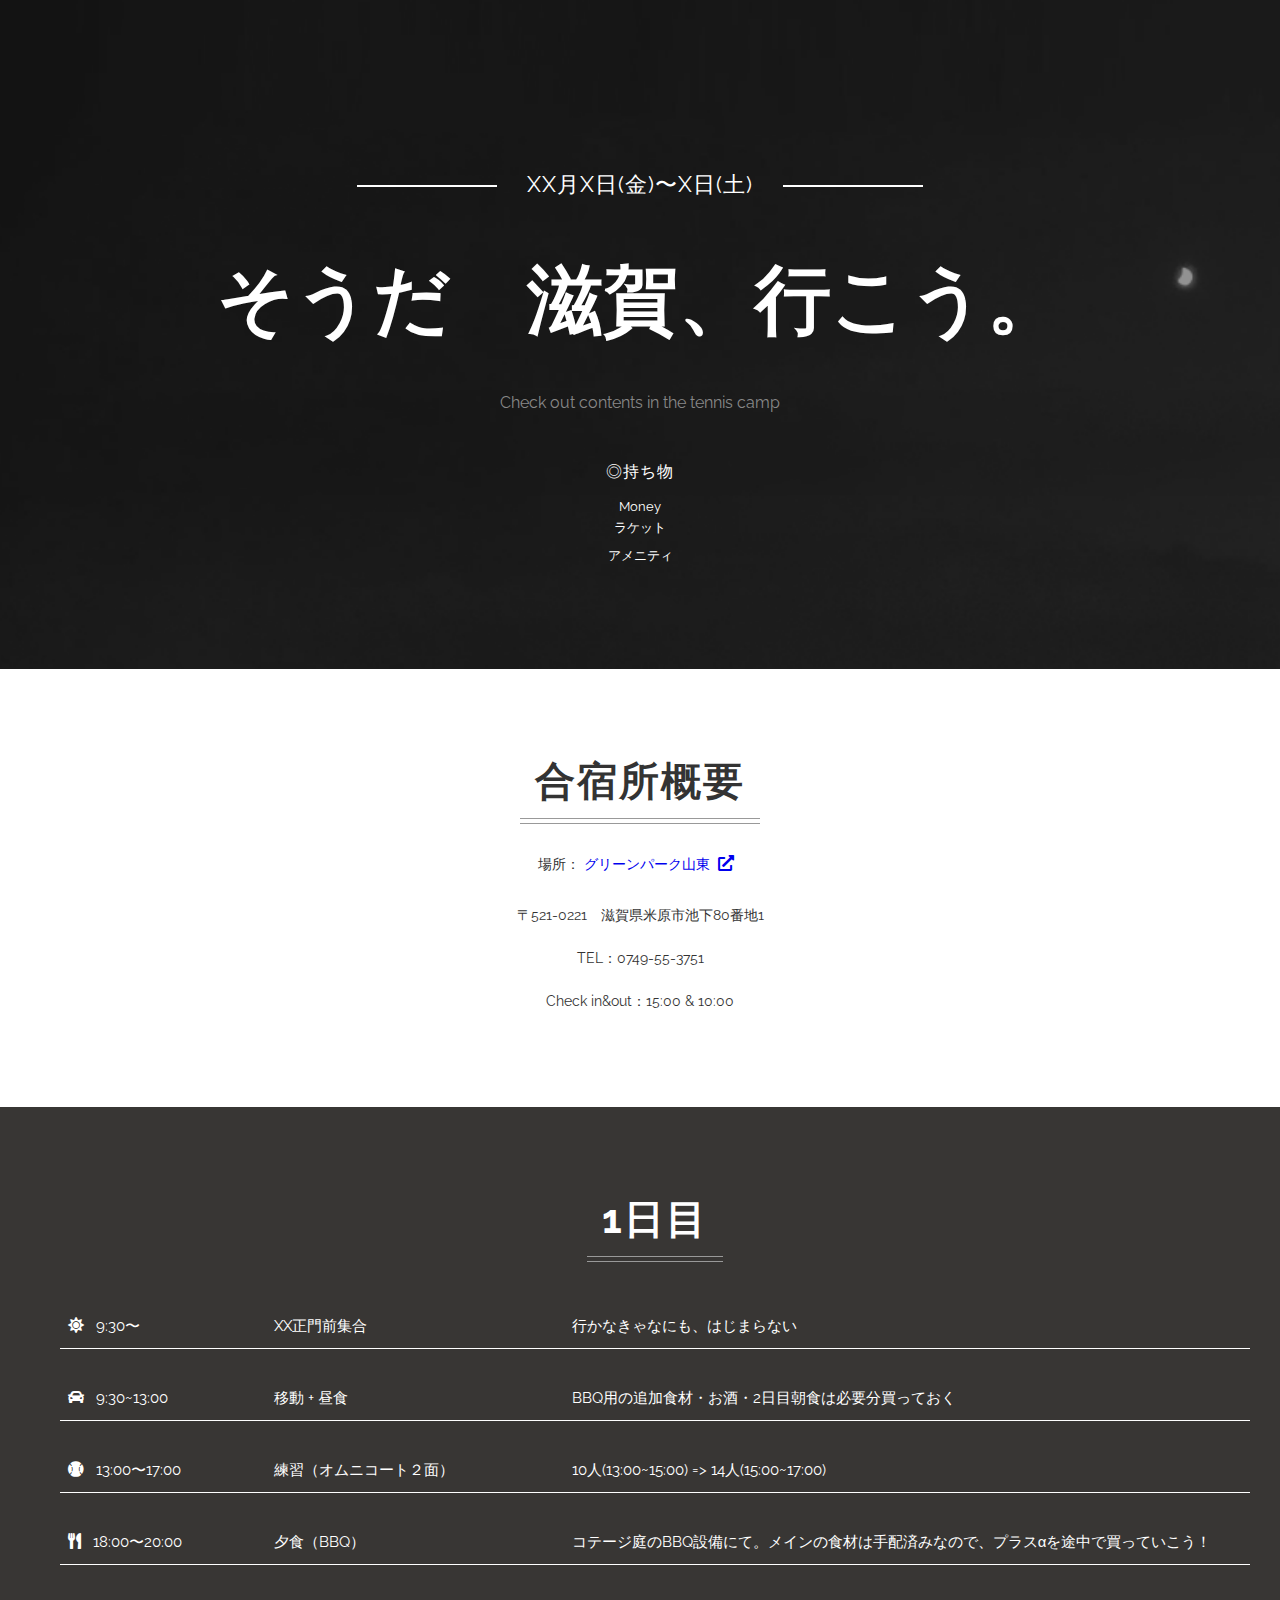
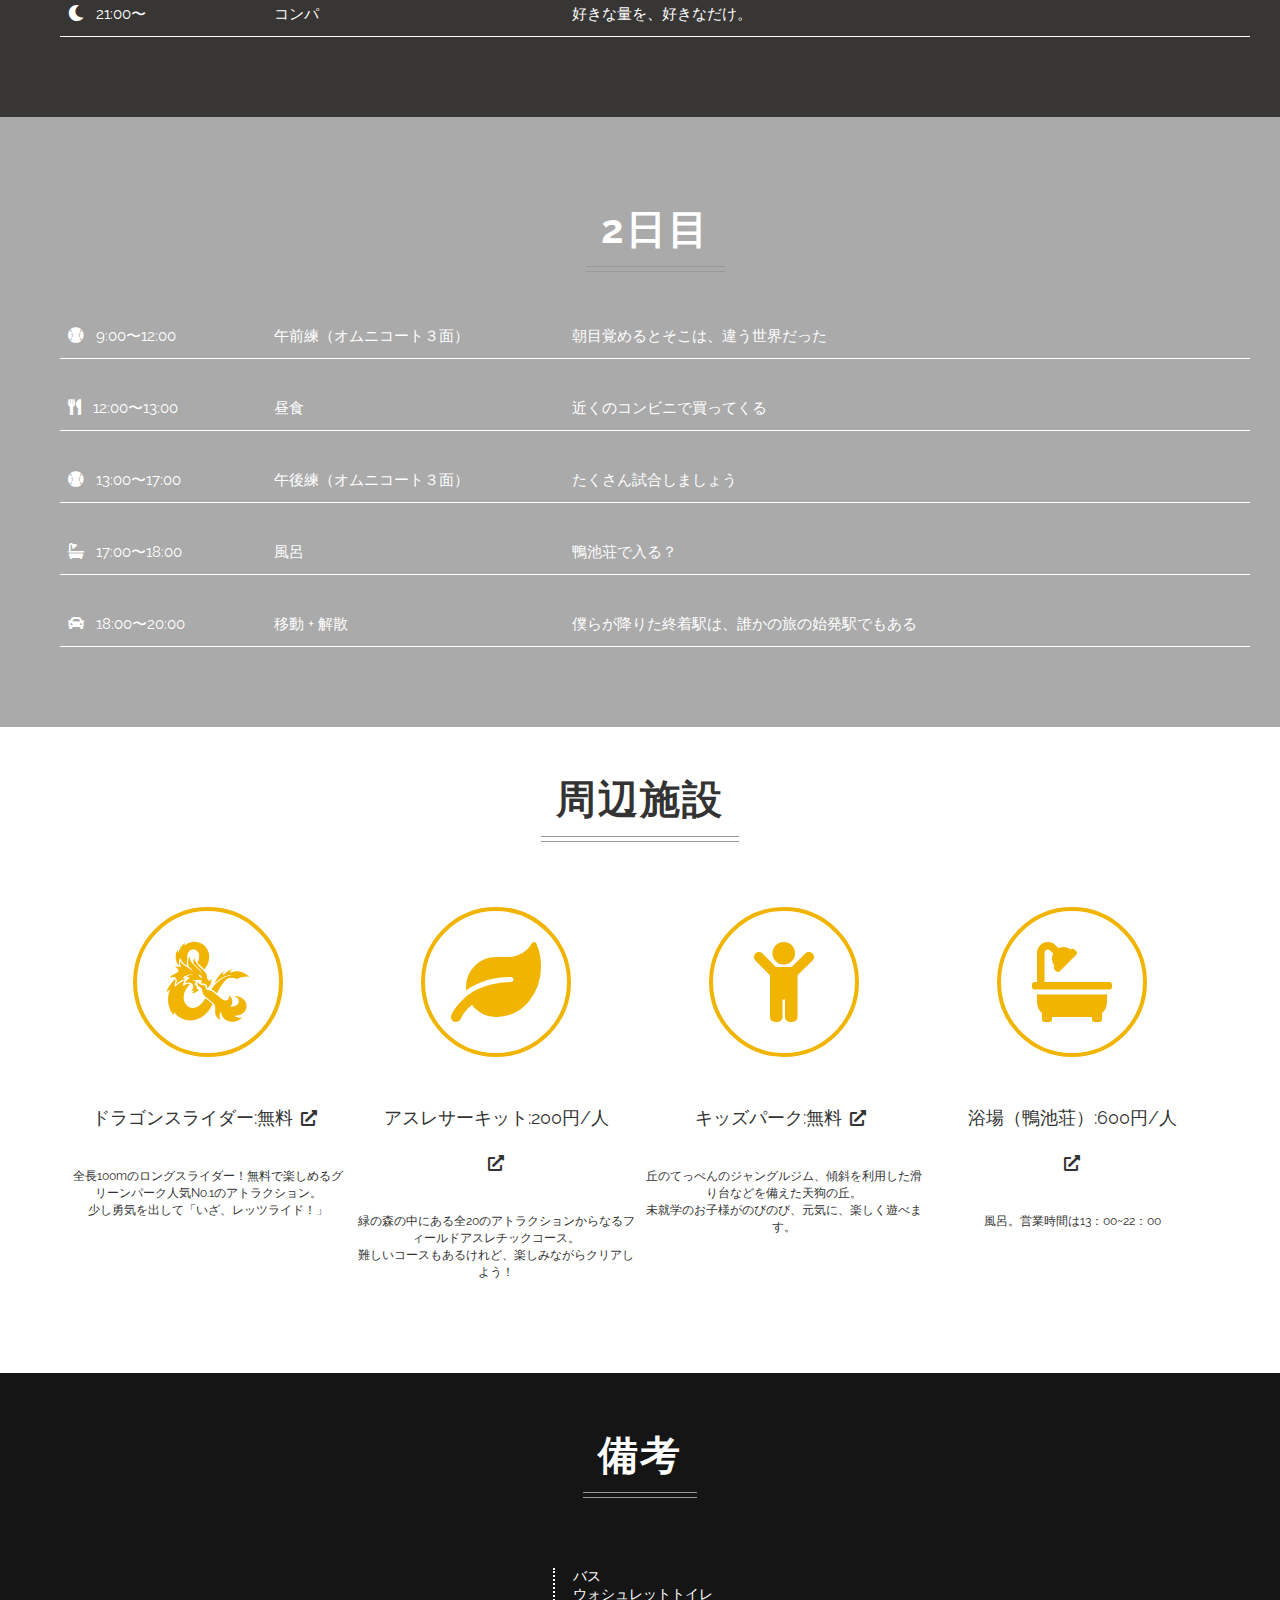
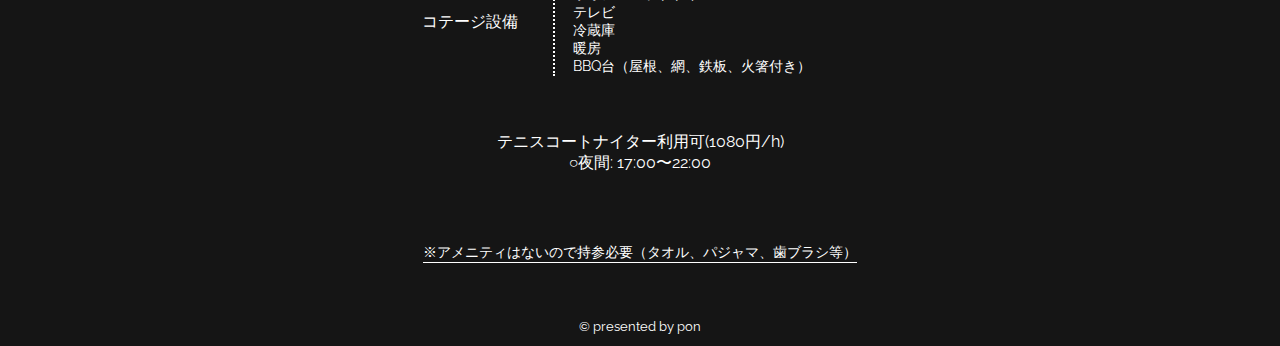
==== modern_coding/singlepage-layout/index.html @ 17afbad9 "setup" ====
<!DOCTYPE html>
<html lang="ja">
<head>
  <meta charset="UTF-8">
  <meta name="viewport" content="width=device-width,initial-scale=1.0,minimum-scale=1.0">
  <title>シングルページレイアウト</title>
  <link rel="stylesheet" href="http://fonts.googleapis.com/css?family=Raleway:700,400"> 
  <link rel="stylesheet" href="https://use.fontawesome.com/releases/v5.0.6/css/all.css">
  <link rel="stylesheet" href="css/normalize.css">
  <link rel="stylesheet" href="css/style.css">
</head>
<body>
  <header class="header center">
    <p class="site-title-sub">XX月X日(金)〜X日(土)</p>
    <h1 class="site-title">そうだ　滋賀、行こう。</h1>
    <p class="site-description">Check out contents in the tennis camp</p>
    <div class="bring">
      <p class="top-msg">◎持ち物</p>
      <ul class="bring-item-box">
        <li class="bring-item">Money</li>
        <li class="bring-item">ラケット</li>
        <li class="bring-item"></li>
        <li class="bring-item">アメニティ</li>
        <li class="bring-item"></li>
      </ul>
    </div>
  </header>
  <section class="about center">
    <h2 class="heading">合宿所概要</h2>
    <div class="address">
      <span>場所：</span>
      <a class="about-text inline-block" href="https://greenpark-santo.com/" target="_blank">グリーンパーク山東<i class="fas fa-external-link-alt"></i></a>
    </div>
    <p class="about-text">〒521-0221　滋賀県米原市池下80番地1</p>
    <p class="about-text">TEL：0749-55-3751</p>
    <p class="about-text">Check in&out：15:00 & 10:00</p>
  </section>
  <section class="first center">
    <div class="container">
      <h2 class="heading">1日目</h2>
      <div class="day first-wrapper">
        <div class="day-left first-contents-left">
          <i class="fas fa-sun"></i>
          <div class="time">9:30〜</div>
        </div>
        <div class="day-middle first-contents-middle">XX正門前集合</div>
        <div class="day-right first-contents-right">行かなきゃなにも、はじまらない</div>  
      </div>
      <div class="day first-wrapper">
        <div class="day-left first-contents-left">
          <i class="fa fa-car"></i>
          <div class="time">9:30~13:00</div>
        </div>
        <div class="day-middle first-contents-middle">移動 + 昼食</div>
        <div class="day-right first-contents-right">BBQ用の追加食材・お酒・2日目朝食は必要分買っておく</div>  
      </div>
      <div class="day first-wrapper">
        <div class="day-left first-contents-left">
          <i class="fas fa-baseball-ball"></i>
          <div class="time">13:00〜17:00</div>
        </div>
        <div class="day-middle first-contents-middle">練習（オムニコート２面）</div>
        <div class="day-right first-contents-right">10人(13:00~15:00) => 14人(15:00~17:00)</div>  
      </div>
      <div class="day first-wrapper">
        <div class="day-left first-contents-left">
          <i class="fas fa-utensils"></i>
          <div class="time">18:00〜20:00</div>
        </div>
        <div class="day-middle first-contents-middle">夕食（BBQ）</div>
        <div class="day-right first-contents-right">コテージ庭のBBQ設備にて。メインの食材は手配済みなので、プラスαを途中で買っていこう！</div>  
      </div>
      <div class="day first-wrapper">
        <div class="day-left first-contents-left">
          <i class="fas fa-moon"></i>
          <div class="time">21:00〜</div>
        </div>
        <div class="day-middle first-contents-middle">コンパ</div>
        <div class="day-right first-contents-right">好きな量を、好きなだけ。</div>  
      </div>
    </div>
  </section>
  <section class="second center">
    <div class="container">
      <h2 class="heading">2日目</h2>
      <div class="day second-wrapper">
        <div class="day-left second-contents-left">
          <i class="fas fa-baseball-ball"></i>
          <div class="time">9:00〜12:00</div>
        </div>
        <div class="day-middle second-contents-middle">午前練（オムニコート３面）</div>
        <div class="day-right second-contents-right">朝目覚めるとそこは、違う世界だった</div>
      </div>
      <div class="day second-wrapper">
        <div class="day-left second-contents-left">
          <i class="fas fa-utensils"></i>
          <div class="time">12:00〜13:00</div>
        </div>
        <div class="day-middle second-contents-middle">昼食</div>
        <div class="day-right second-contents-right">近くのコンビニで買ってくる</div>
      </div>
      <div class="day second-wrapper">
        <div class="day-left second-contents-left">
          <i class="fas fa-baseball-ball"></i>
          <div class="time">13:00〜17:00</div>
        </div>
        <div class="day-middle second-contents-middle">午後練（オムニコート３面）</div>
        <div class="day-right second-contents-right">たくさん試合しましょう</div>
      </div>
      <div class="day second-wrapper">
        <div class="day-left second-contents-left">
          <i class="fas fa-bath"></i>
          <div class="time">17:00〜18:00</div>
        </div>
        <div class="day-middle second-contents-middle">風呂</div>
        <div class="day-right second-contents-right">鴨池荘で入る？</div>
      </div>
      <div class="day second-wrapper">
        <div class="day-left second-contents-left">
          <i class="fa fa-car"></i>
          <div class="time">18:00〜20:00</div>
        </div>
        <div class="day-middle second-contents-middle">移動 + 解散</div>
        <div class="day-right second-contents-right">僕らが降りた終着駅は、誰かの旅の始発駅でもある</div>
      </div>
    </div>

  </section>
  <section class="facilities center">
    <h2 class="heading">周辺施設</h2>
    <div class="facility-wrapper">
      <div class="facility-box">
        <i class="fab fa-d-and-d facility-icon"></i>
        <div class="facility-title"><a href="https://greenpark-santo.com/facilities/dragon/" target="_blank" class="facility-text">ドラゴンスライダー:無料<i class="fas fa-external-link-alt"></i></a></div>
        <p class="facility-description">
          全長100mのロングスライダー！無料で楽しめるグリーンパーク人気No.1のアトラクション。<br>少し勇気を出して「いざ、レッツライド！」
        </p>
      </div>
      <div class="facility-box">
        <i class="facility-icon fas fa-leaf"></i>
        <div class="facility-title"><a href="https://greenpark-santo.com/facilities/dragon/" target="_blank" class="facility-text"><a href="https://greenpark-santo.com/facilities/athle/" target="_blank" class="facility-text">アスレサーキット:200円/人<i class="fas fa-external-link-alt"></i></a></div>
        <p class="facility-description">
          緑の森の中にある全20のアトラクションからなるフィールドアスレチックコース。<br>難しいコースもあるけれど、楽しみながらクリアしよう！
        </p>
      </div>
      <div class="facility-box">
        <i class="facility-icon fas fa-child"></i>
        <div class="facility-title"><a href="https://greenpark-santo.com/facilities/dragon/" target="_blank" class="facility-text"><a href="https://greenpark-santo.com/facilities/kidsarea/" target="_blank" class="facility-text">キッズパーク:無料<i class="fas fa-external-link-alt"></i></a></div>
        <p class="facility-description">
          丘のてっぺんのジャングルジム、傾斜を利用した滑り台などを備えた天狗の丘。<br>未就学のお子様がのびのび、元気に、楽しく遊べます。
        </p>
      </div>
      <div class="facility-box">
        <i class="facility-icon fas fa-bath"></i>
        <div class="facility-title"><a href="https://greenpark-santo.com/facilities/dragon/" target="_blank" class="facility-text"><a href="https://greenpark-santo.com/facilities/kamoikeso/" target="_blank" class="facility-text">浴場（鴨池荘）:600円/人<i class="fas fa-external-link-alt"></i></a></div>
        <p class="facility-description">
          風呂。営業時間は13：00~22：00
        </p>
      </div>
    </div>
  </section>
  <section class="remarks center">
    <h2 class="heading">備考</h2>
    <div class="remark">
      <ul class="cottage-facility-wrapper">
        <p class="cottage-facility-text">コテージ設備</p>
        <div class="cottage-facilities">
          <li class="cottage-facility-list">バス</li>
          <li class="cottage-facility-list">ウォシュレットトイレ</li>
          <li class="cottage-facility-list">テレビ</li>
          <li class="cottage-facility-list">冷蔵庫</li>
          <li class="cottage-facility-list">暖房</li>
          <li class="cottage-facility-list">BBQ台（屋根、網、鉄板、火箸付き）</li>
        </div>
      </ul>
    </div>
    <div class="remark">
      <p class="tennis-coat">テニスコートナイター利用可(1080円/h)<br>○夜間: 17:00〜22:00</p>
    </div>
    <div class="remark">
      <p class="amenity">※アメニティはないので持参必要（タオル、パジャマ、歯ブラシ等）</p>
    </div>
  </section>
  <footer class="footer">
    © presented by pon
  </footer>

</body>
</html>
---- modern_coding/singlepage-layout/css/style.css ----
@charset "UTF-8";

/* --------------------------------
 * base
 * -------------------------------- */
html {
  font-size: 62.5%;
}
body {
  background: #151515 url('../images/bg.png') no-repeat fixed left bottom;
  background-size: cover;
  color: #fff;
  font-size: 1.4rem;
  font-family: Raleway, "Hiragino Kaku Gothic ProN",  Meiryo,  sans-serif;
}
*, *::before, *::after {
  box-sizing: border-box;
}
ul {
  list-style: none;
  padding: 0;
}
a {
  text-decoration: none;
}
.link::after {
  content: '';
  style: ;
}
.center {
  text-align: center;
}
.heading {
  font-size: 4rem;
  letter-spacing: 2px;
  margin: 30px 0 15px;
  position: relative;
  display: inline-block;
  padding: 15px;
}
.heading::before,
.heading::after {
  content: '';
  position: absolute;
  right: 0;
  bottom: 0;
  left: 0;
  border-bottom: 1px solid #999;
}
.heading::before {
  bottom: 5px;
}
.container {
  padding: 0 30px 0 60px;
}

.fa, .fas {
  font-size: 1.6rem;
  margin: 0 0.8rem;
}

/* タイトル部分　*/
.header {
  padding: 170px 30px 80px;
}

.site-title-sub {
  font-size: 2.2rem;
  letter-spacing: 1px;
  margin: 0 0 30px;
}

.site-title-sub::before,
.site-title-sub::after {
  content: '';
  display: inline-block;
  width: 140px;
  height: 2px;
  margin: 0 30px;
  background: #fff;
  vertical-align: middle;
}
.site-title {
  font-size: 7.6rem;
  margin: 50px 0 40px;
}
.site-description {
  font-size: 1.6rem;
  color: #888;
  margin-bottom: 50px;
}

.top-msg {
  font-size: 1.6rem;
  letter-spacing: 1px;
}
.bring-item {
  font-size: 1.3rem;
  padding-bottom: 5px;
}

/* 合宿所概要　*/
.about {
  background: #fff;
  color: #333;
  padding: 40px 30px 80px;
}

.address {
  width: 100%;
}

.about-text {
  display: block;
  font-size: 1.4rem;
  line-height: 2.5;
  margin: 8px 0;
}

/* 1日目　*/
.first {
  background: #383634;
  padding: 40px 0 80px;
}
.day {
  display: table;
  width: 100%;
  margin-top: 40px;
  border-bottom: 1px solid #fff;
}
.day-left, .day-middle, .day-right {
  display: table-cell;
  font-size: 1.5rem;
  padding-bottom: 12px;
  text-align: left;
}
.day-left {
  width:18%;
}
.day-middle {
  width: 25%;
}
.day-right {
  width: 57%;
}
.day-left .icon {
  display: inline-block;
  width: 10%;
  float: left;
}
.day-left .time {
  display: inline-block;
}

/* 2日目　*/
.second {
  background: #aaa;
  padding: 40px 0 80px;
}

/* 周辺施設　*/
.facilities {
  background: #fff;
  color: #333;
}
.facility-wrapper {
  display: table;
  width: 90%;
  margin: 50px auto 0;
  table-layout: fixed;
  font-size: 1.4rem;
  padding-bottom: 80px;
}
.facility-box {
  display: table-cell;
  padding: 0 5px;
}
.facility-icon {
  width: 150px;
  height: 150px;
  margin-bottom: 30px;
  border: 4px solid;
  border-radius: 50%;
  color: #f1b400;
  font-size: 8rem;
  line-height: 142px;
}
.facility-title {
  margin: 0 20px 20px;
  font-size: 1.8rem;
}
.facility-text {
  display: inline-block;
  color: #333;
  line-height: 2.5;
  margin: 8px 0;
}
.facility-description {
  font-size: 1.2rem;
}

/* 備考　*/
.remarks .heading {
  margin: 40px 0;
}
.remark {
  margin: 20px 0 ;
  padding: 10px 0 ;
}
.amenity {
  display: inline-block;
  border-bottom: 1px solid #fff;
}
.tennis-coat {
  font-size: 1.6rem;
}
.cottage-facility-wrapper {
  display: table;
  margin: 0 auto;
}
.cottage-facility-text {
  display: table-cell;
  font-size: 1.6rem;
  width: 30%;
  vertical-align: middle;
  color: #fff;
  padding-right: 35px;
}
.cottage-facilities {
  display: table-cell;
  width: 70%;
  border-left: 2px dotted #fff;
  padding-left: 18px;
}
.cottage-facility-list {
  color: #fff;
  margin: 0 auto;
  text-align: left;
}

.inline-block {
  display: inline-block;
}

.footer {
  padding: 12px 0;
  font-size: 1.3rem;
  text-align: center;
}
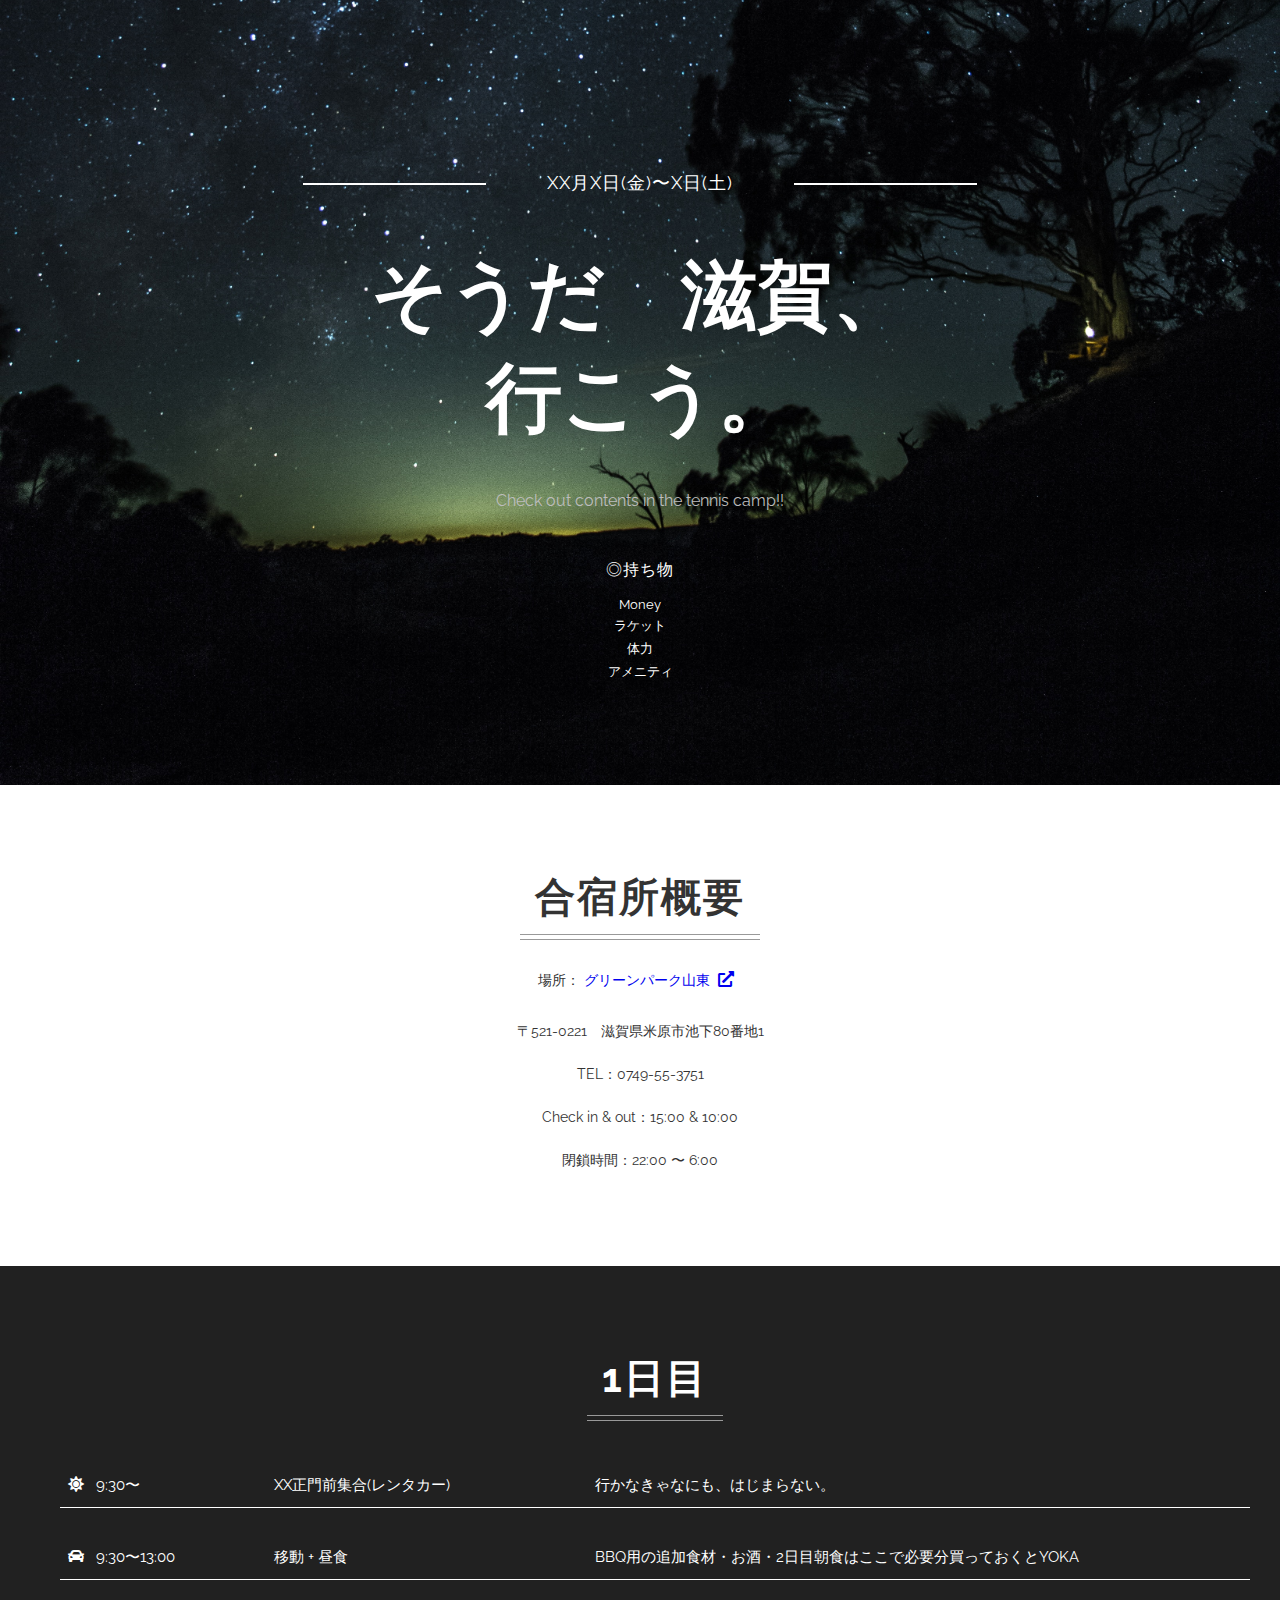
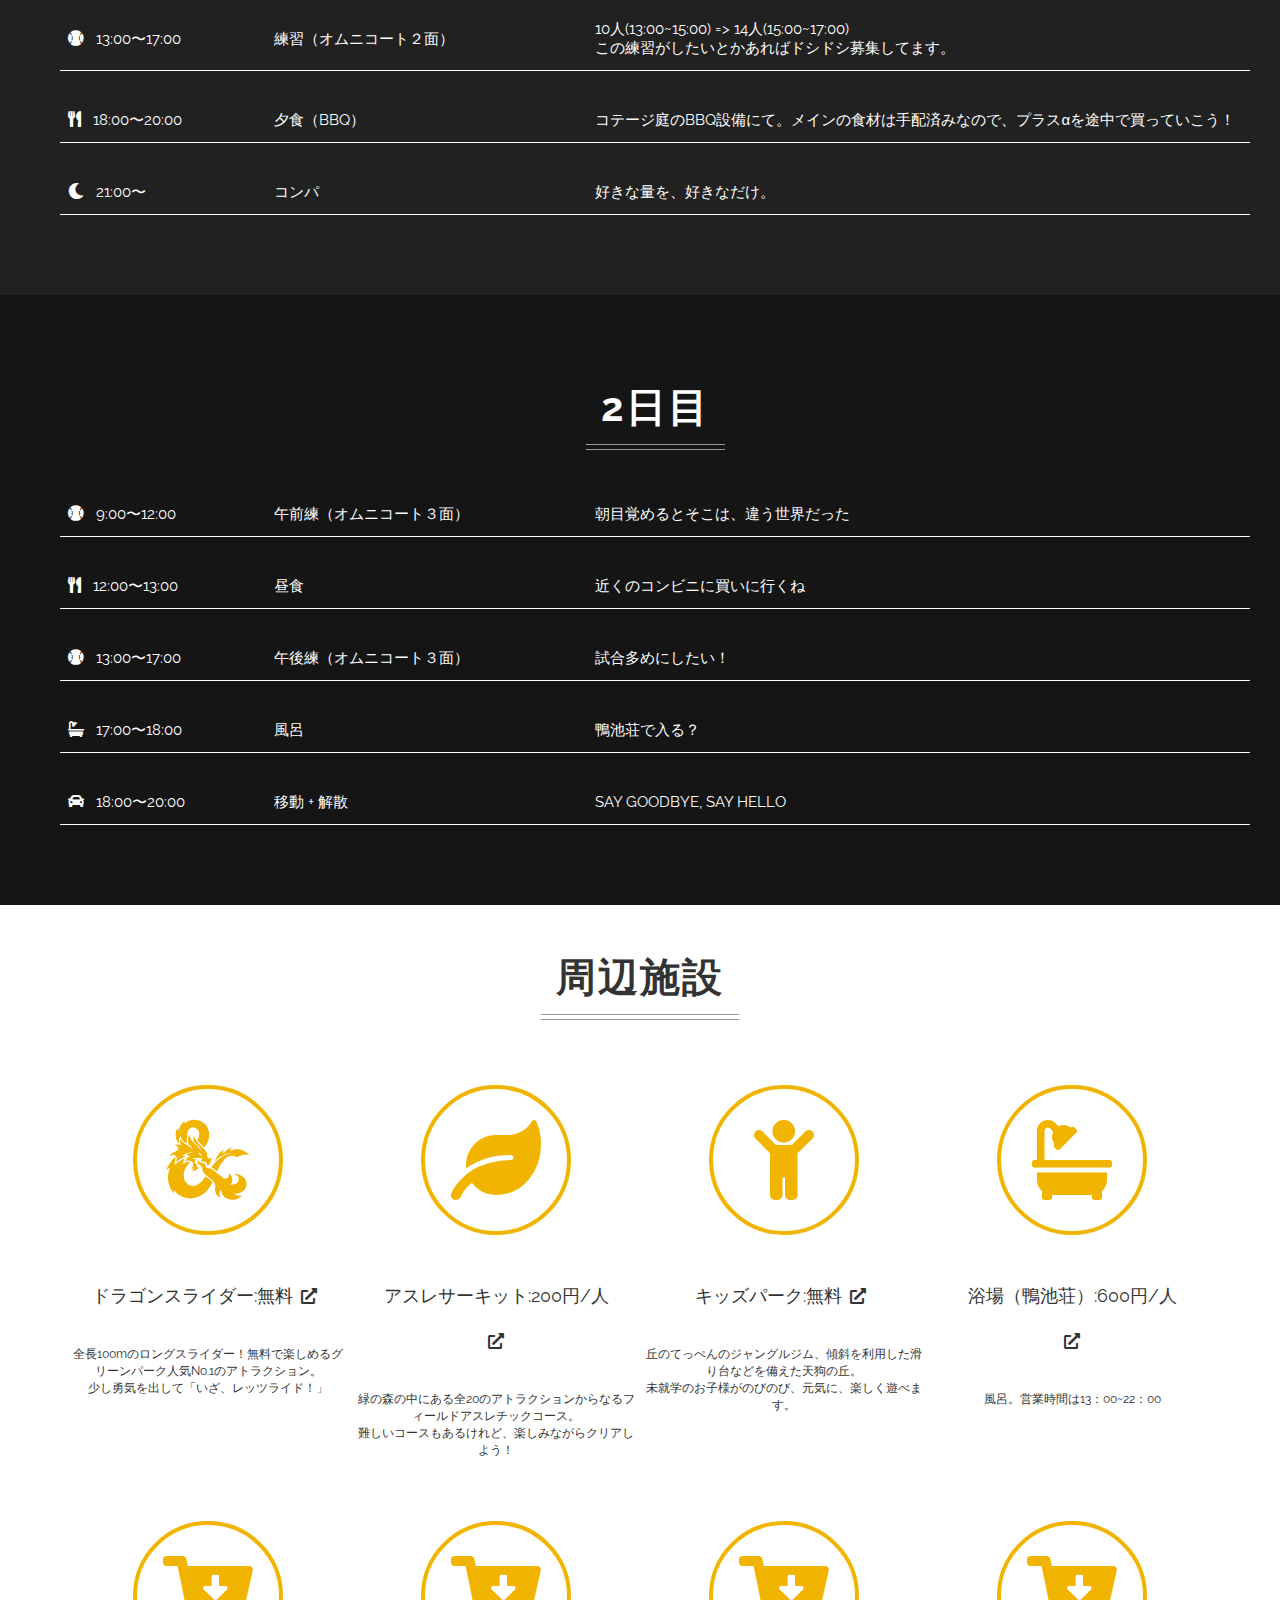
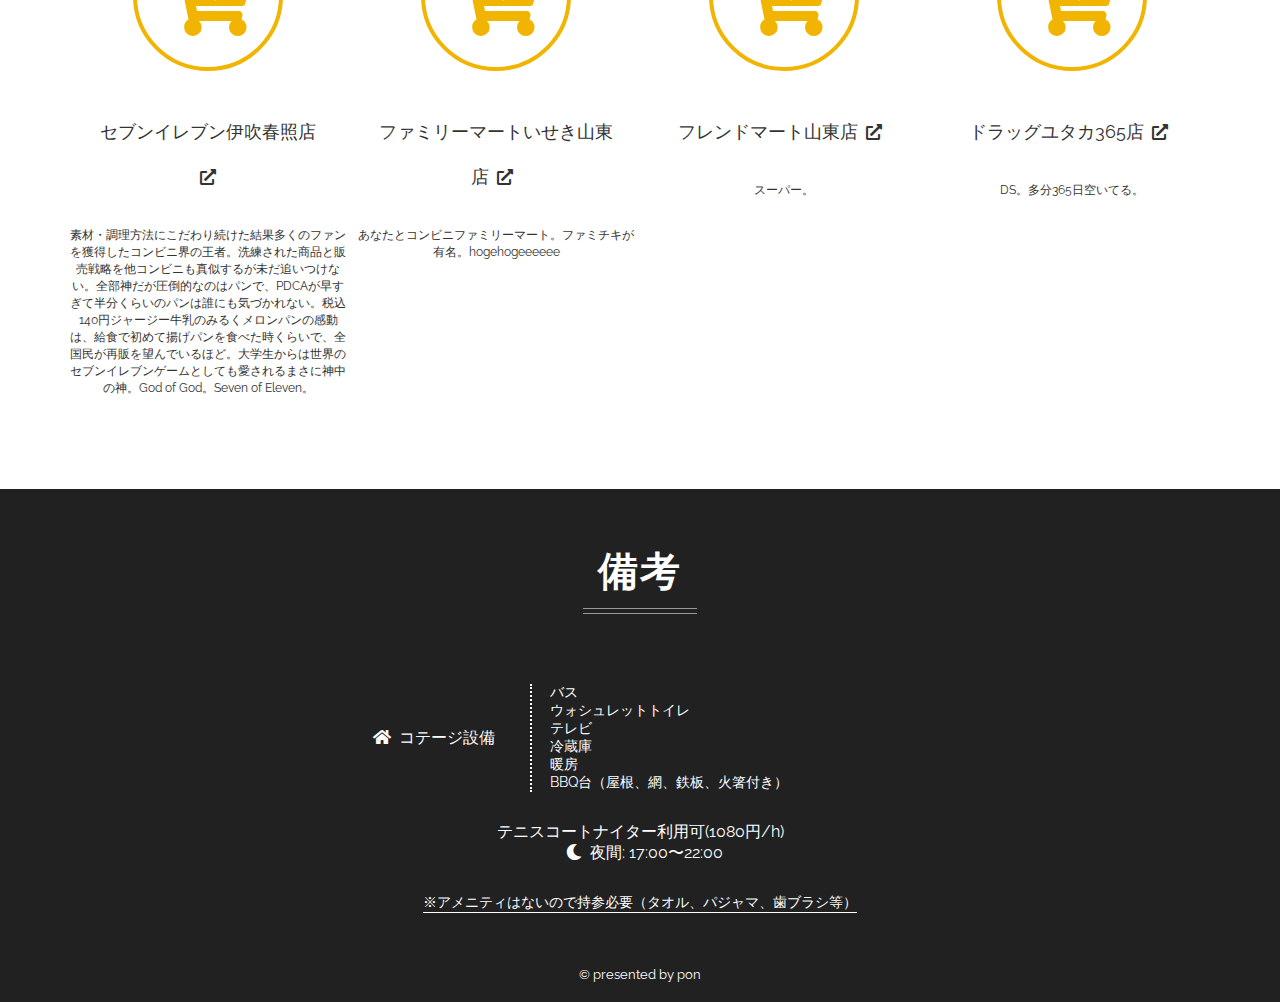
==== commit 09f0c71f: "fixed" ====
--- a/modern_coding/singlepage-layout/index.html
+++ b/modern_coding/singlepage-layout/index.html
@@ -3,7 +3,7 @@
 <head>
   <meta charset="UTF-8">
   <meta name="viewport" content="width=device-width,initial-scale=1.0,minimum-scale=1.0">
-  <title>シングルページレイアウト</title>
+  <title>旅のしおり</title>
   <link rel="stylesheet" href="http://fonts.googleapis.com/css?family=Raleway:700,400"> 
   <link rel="stylesheet" href="https://use.fontawesome.com/releases/v5.0.6/css/all.css">
   <link rel="stylesheet" href="css/normalize.css">
@@ -12,14 +12,14 @@
 <body>
   <header class="header center">
     <p class="site-title-sub">XX月X日(金)〜X日(土)</p>
-    <h1 class="site-title">そうだ　滋賀、行こう。</h1>
-    <p class="site-description">Check out contents in the tennis camp</p>
+    <h1 class="site-title">そうだ　滋賀、<br>行こう。</h1>
+    <p class="site-description">Check out contents in the tennis camp!!</p>
     <div class="bring">
       <p class="top-msg">◎持ち物</p>
       <ul class="bring-item-box">
         <li class="bring-item">Money</li>
         <li class="bring-item">ラケット</li>
-        <li class="bring-item"></li>
+        <li class="bring-item">体力</li>
         <li class="bring-item">アメニティ</li>
         <li class="bring-item"></li>
       </ul>
@@ -33,7 +33,8 @@
     </div>
     <p class="about-text">〒521-0221　滋賀県米原市池下80番地1</p>
     <p class="about-text">TEL：0749-55-3751</p>
-    <p class="about-text">Check in&out：15:00 & 10:00</p>
+    <p class="about-text">Check in & out：15:00 & 10:00</p>
+    <p class="about-text">閉鎖時間：22:00 〜 6:00</p>
   </section>
   <section class="first center">
     <div class="container">
@@ -43,16 +44,16 @@
           <i class="fas fa-sun"></i>
           <div class="time">9:30〜</div>
         </div>
-        <div class="day-middle first-contents-middle">XX正門前集合</div>
-        <div class="day-right first-contents-right">行かなきゃなにも、はじまらない</div>  
+        <div class="day-middle first-contents-middle">XX正門前集合(レンタカー)</div>
+        <div class="day-right first-contents-right">行かなきゃなにも、はじまらない。</div>  
       </div>
       <div class="day first-wrapper">
         <div class="day-left first-contents-left">
           <i class="fa fa-car"></i>
-          <div class="time">9:30~13:00</div>
+          <div class="time">9:30〜13:00</div>
         </div>
         <div class="day-middle first-contents-middle">移動 + 昼食</div>
-        <div class="day-right first-contents-right">BBQ用の追加食材・お酒・2日目朝食は必要分買っておく</div>  
+        <div class="day-right first-contents-right">BBQ用の追加食材・お酒・2日目朝食はここで必要分買っておくとYOKA</div>  
       </div>
       <div class="day first-wrapper">
         <div class="day-left first-contents-left">
@@ -60,7 +61,7 @@
           <div class="time">13:00〜17:00</div>
         </div>
         <div class="day-middle first-contents-middle">練習（オムニコート２面）</div>
-        <div class="day-right first-contents-right">10人(13:00~15:00) => 14人(15:00~17:00)</div>  
+        <div class="day-right first-contents-right">10人(13:00~15:00) => 14人(15:00~17:00)<br>この練習がしたいとかあればドシドシ募集してます。</div>  
       </div>
       <div class="day first-wrapper">
         <div class="day-left first-contents-left">
@@ -97,7 +98,7 @@
           <div class="time">12:00〜13:00</div>
         </div>
         <div class="day-middle second-contents-middle">昼食</div>
-        <div class="day-right second-contents-right">近くのコンビニで買ってくる</div>
+        <div class="day-right second-contents-right">近くのコンビニに買いに行くね</div>
       </div>
       <div class="day second-wrapper">
         <div class="day-left second-contents-left">
@@ -105,7 +106,7 @@
           <div class="time">13:00〜17:00</div>
         </div>
         <div class="day-middle second-contents-middle">午後練（オムニコート３面）</div>
-        <div class="day-right second-contents-right">たくさん試合しましょう</div>
+        <div class="day-right second-contents-right">試合多めにしたい！</div>
       </div>
       <div class="day second-wrapper">
         <div class="day-left second-contents-left">
@@ -121,7 +122,7 @@
           <div class="time">18:00〜20:00</div>
         </div>
         <div class="day-middle second-contents-middle">移動 + 解散</div>
-        <div class="day-right second-contents-right">僕らが降りた終着駅は、誰かの旅の始発駅でもある</div>
+        <div class="day-right second-contents-right">SAY GOODBYE, SAY HELLO</div>
       </div>
     </div>
 
@@ -158,12 +159,42 @@
         </p>
       </div>
     </div>
+    <div class="facility-wrapper">
+      <div class="facility-box">
+        <i class="facility-icon fas fa-cart-arrow-down"></i>
+        <div class="facility-title"><a href="https://greenpark-santo.com/facilities/dragon/" target="_blank" class="facility-text"><a href="https://greenpark-santo.com/facilities/athle/" target="_blank" class="facility-text">セブンイレブン伊吹春照店<i class="fas fa-external-link-alt"></i></a></div>
+        <p class="facility-description">
+          素材・調理方法にこだわり続けた結果多くのファンを獲得したコンビニ界の王者。洗練された商品と販売戦略を他コンビニも真似するが未だ追いつけない。全部神だが圧倒的なのはパンで、PDCAが早すぎて半分くらいのパンは誰にも気づかれない。税込140円ジャージー牛乳のみるくメロンパンの感動は、給食で初めて揚げパンを食べた時くらいで、全国民が再販を望んでいるほど。大学生からは世界のセブンイレブンゲームとしても愛されるまさに神中の神。God of God。Seven of Eleven。
+        </p>
+      </div>
+      <div class="facility-box">
+        <i class="fas fa-cart-arrow-down facility-icon"></i>
+        <div class="facility-title"><a href="https://greenpark-santo.com/facilities/dragon/" target="_blank" class="facility-text">ファミリーマートいせき山東店<i class="fas fa-external-link-alt"></i></a></div>
+        <p class="facility-description">
+          あなたとコンビニファミリーマート。ファミチキが有名。hogehogeeeeee
+        </p>
+      </div>
+      <div class="facility-box">
+        <i class="facility-icon fas fa-cart-arrow-down"></i>
+        <div class="facility-title"><a href="https://greenpark-santo.com/facilities/dragon/" target="_blank" class="facility-text"><a href="https://greenpark-santo.com/facilities/kidsarea/" target="_blank" class="facility-text">フレンドマート山東店<i class="fas fa-external-link-alt"></i></a></div>
+        <p class="facility-description">
+          スーパー。
+        </p>
+      </div>
+      <div class="facility-box">
+        <i class="facility-icon fas fa-cart-arrow-down"></i>
+        <div class="facility-title"><a href="https://greenpark-santo.com/facilities/dragon/" target="_blank" class="facility-text"><a href="https://greenpark-santo.com/facilities/kamoikeso/" target="_blank" class="facility-text">ドラッグユタカ365店<i class="fas fa-external-link-alt"></i></a></div>
+        <p class="facility-description">
+          DS。多分365日空いてる。
+        </p>
+      </div>
+    </div>
   </section>
   <section class="remarks center">
     <h2 class="heading">備考</h2>
-    <div class="remark">
+    <div class="remark-main">
       <ul class="cottage-facility-wrapper">
-        <p class="cottage-facility-text">コテージ設備</p>
+        <p class="cottage-facility-text"><i class="fas fa-home"></i>コテージ設備</p>
         <div class="cottage-facilities">
           <li class="cottage-facility-list">バス</li>
           <li class="cottage-facility-list">ウォシュレットトイレ</li>
@@ -175,7 +206,7 @@
       </ul>
     </div>
     <div class="remark">
-      <p class="tennis-coat">テニスコートナイター利用可(1080円/h)<br>○夜間: 17:00〜22:00</p>
+      <p class="tennis-coat">テニスコートナイター利用可(1080円/h)<br><i class="fas fa-moon"></i>夜間: 17:00〜22:00</p>
     </div>
     <div class="remark">
       <p class="amenity">※アメニティはないので持参必要（タオル、パジャマ、歯ブラシ等）</p>
--- a/modern_coding/singlepage-layout/css/style.css
+++ b/modern_coding/singlepage-layout/css/style.css
@@ -7,7 +7,7 @@
   font-size: 62.5%;
 }
 body {
-  background: #151515 url('../images/bg.png') no-repeat fixed left bottom;
+  background: #151515 url('../images/aurola.jpg') no-repeat fixed left bottom;
   background-size: cover;
   color: #fff;
   font-size: 1.4rem;
@@ -65,7 +65,7 @@
 }
 
 .site-title-sub {
-  font-size: 2.2rem;
+  font-size: 130%;
   letter-spacing: 1px;
   margin: 0 0 30px;
 }
@@ -74,19 +74,26 @@
 .site-title-sub::after {
   content: '';
   display: inline-block;
-  width: 140px;
+  width: 15%;
   height: 2px;
-  margin: 0 30px;
   background: #fff;
   vertical-align: middle;
 }
+.site-title-sub::before {
+  margin-right: 5%;
+} 
+.site-title-sub::after {
+  margin-left: 5%;
+}
+
+
 .site-title {
   font-size: 7.6rem;
   margin: 50px 0 40px;
 }
 .site-description {
   font-size: 1.6rem;
-  color: #888;
+  color: #BDBDBD;
   margin-bottom: 50px;
 }
 
@@ -119,7 +126,7 @@
 
 /* 1日目　*/
 .first {
-  background: #383634;
+  background: #212121;
   padding: 40px 0 80px;
 }
 .day {
@@ -133,6 +140,7 @@
   font-size: 1.5rem;
   padding-bottom: 12px;
   text-align: left;
+  vertical-align: middle;
 }
 .day-left {
   width:18%;
@@ -142,6 +150,8 @@
 }
 .day-right {
   width: 57%;
+  vertical-align: baseline;
+  padding-left: 2%;
 }
 .day-left .icon {
   display: inline-block;
@@ -154,7 +164,7 @@
 
 /* 2日目　*/
 .second {
-  background: #aaa;
+  background: none;
   padding: 40px 0 80px;
 }
 
@@ -162,6 +172,7 @@
 .facilities {
   background: #fff;
   color: #333;
+  padding-bottom: 80px;
 }
 .facility-wrapper {
   display: table;
@@ -169,7 +180,6 @@
   margin: 50px auto 0;
   table-layout: fixed;
   font-size: 1.4rem;
-  padding-bottom: 80px;
 }
 .facility-box {
   display: table-cell;
@@ -200,10 +210,13 @@
 }
 
 /* 備考　*/
+.remarks {
+  background: #212121;
+}
 .remarks .heading {
   margin: 40px 0;
 }
-.remark {
+.remark-main {
   margin: 20px 0 ;
   padding: 10px 0 ;
 }
@@ -243,7 +256,92 @@
 }
 
 .footer {
-  padding: 12px 0;
+  background: #212121;
+  padding: 40px 0 20px;
   font-size: 1.3rem;
   text-align: center;
-}+}
+
+/* スマートフォン　*/
+
+@media (max-width: 1024px) {
+  body {
+    background-image: none;
+  }
+}
+@media (max-width: 768px) {
+  body {
+    font-size: 1.3rem;
+  }
+  .heading {
+    margin-top: 20px;
+    font-size: 2.5rem;
+  }
+  .container {
+    padding: 0 10px 0 15px;
+  }
+
+  /* --- header --- */
+  .header {
+    padding-top: 60px;
+  }
+  .site-title-sub {
+    font-size: 1.7rem;
+  }
+  .site-title-sub::before,
+  .site-title-sub::after {
+    display: block;
+    width: 80%;
+    margin: 10px auto;
+  }
+  .site-title {
+    margin-top: 35px;
+    font-size: 5rem;
+  }
+
+  /* --- about --- */
+  .about-text {
+    line-height: 1.8;
+  }
+
+  /* --- works --- */
+  .first-wrapper,
+  .work-box {
+    display: block;
+  }
+  .work-image {
+    display: none;
+  }
+  .work-description {
+    position: relative;
+  }
+  .work-box::after {
+    top: 0;
+    height: 100%;
+    background-size: cover;
+    transform: none;
+  }
+  .day-left, .day-middle, .day-right {
+    vertical-align: middle;
+    font-size: 1.4rem;
+  }
+  .day-right {
+    font-size: 1.5rem;
+    vertical-align: normal;
+  }
+
+  /* --- skills --- */
+  .facility-wrapper,
+  .facility-box {
+    display: block;
+    margin: 40px auto;
+  }
+  .facility-icon {
+    width: 100px;
+    height: 100px;
+    font-size: 5rem;
+    line-height: 92px;
+  }
+  .facility-text {
+    margin: 0;
+  }